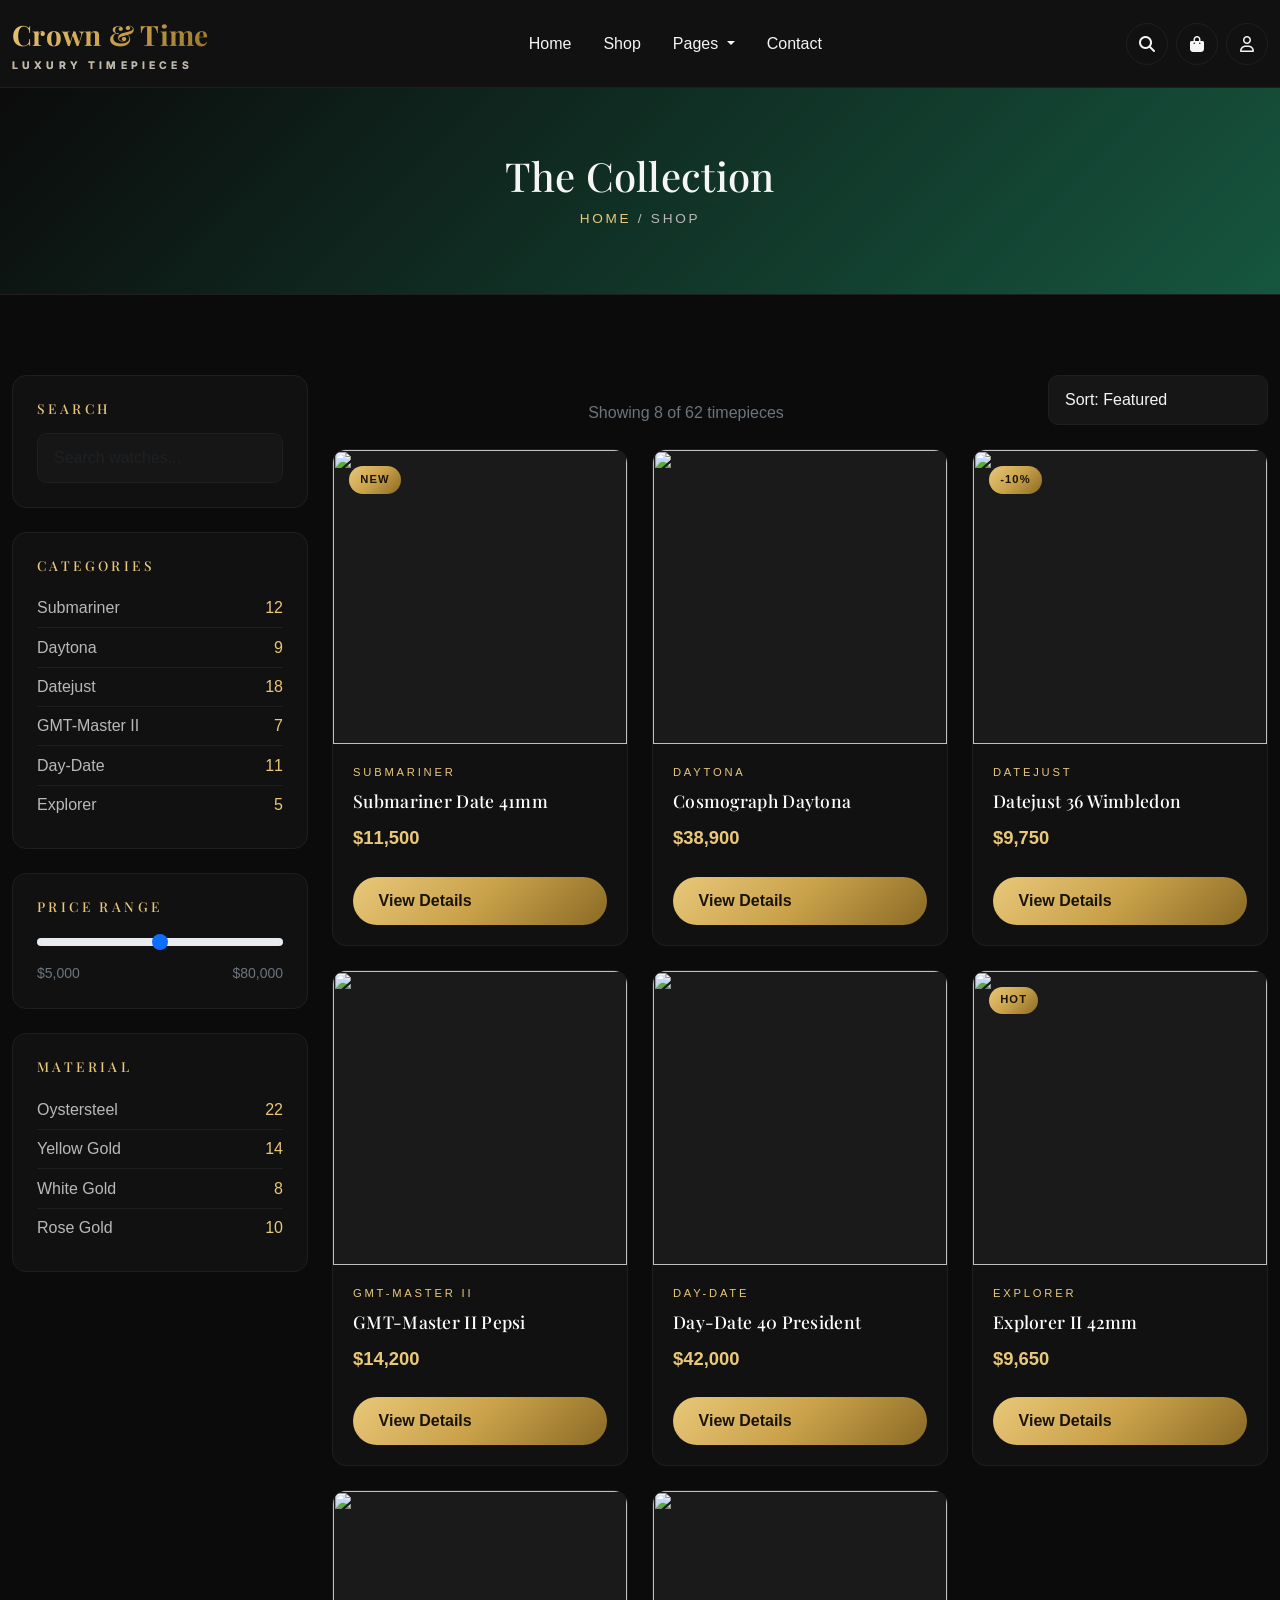
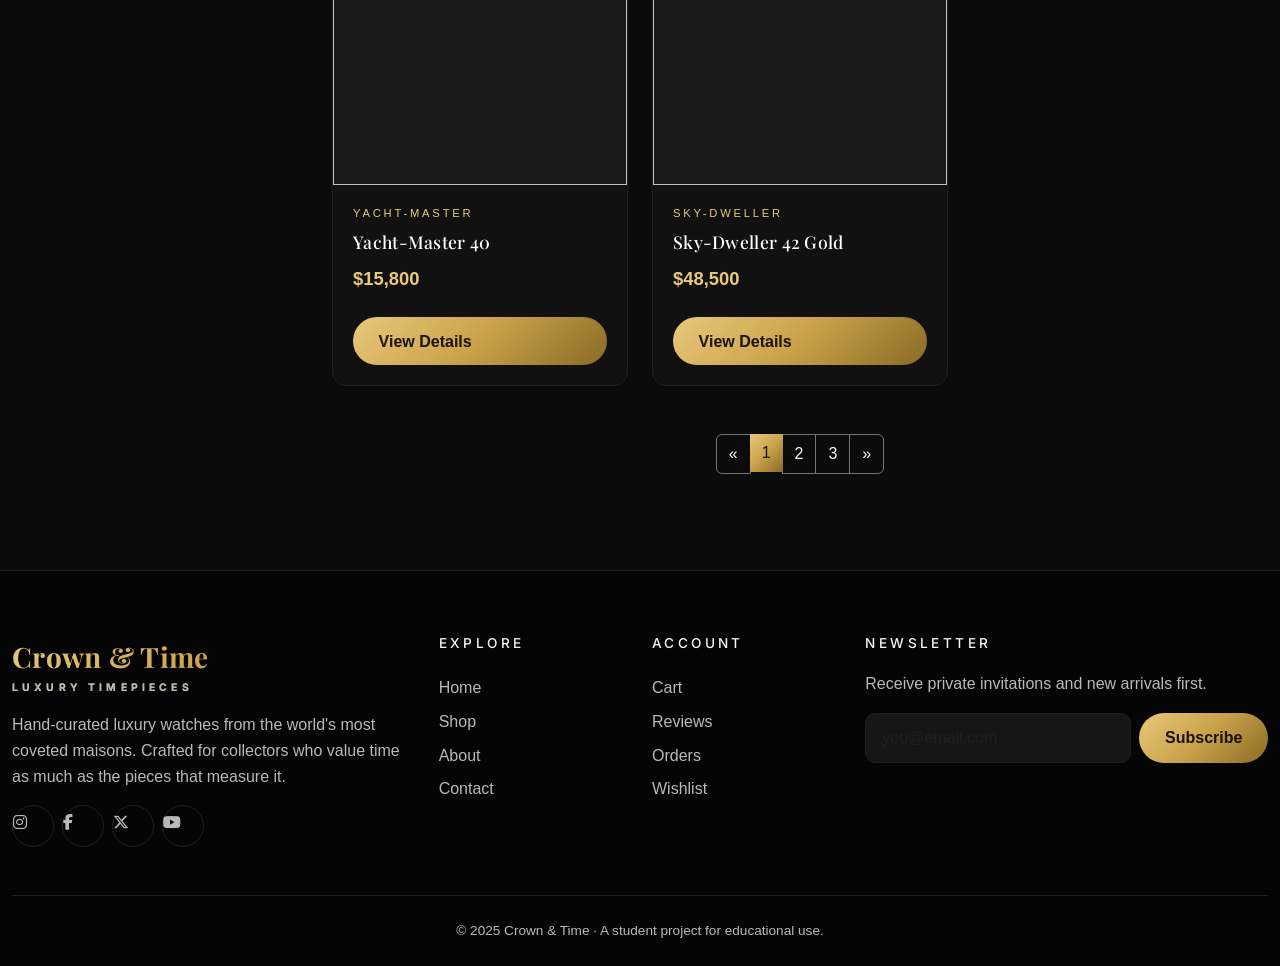
==== shop.html @ 3b33035d "Initial commit" ====
<!DOCTYPE html>
<html lang="en">
<head><meta charset="UTF-8">
<meta name="viewport" content="width=device-width, initial-scale=1.0">
<title>Crown & Time — Luxury Watches</title>
<link href="https://cdn.jsdelivr.net/npm/bootstrap@5.3.3/dist/css/bootstrap.min.css" rel="stylesheet">
<link href="https://cdnjs.cloudflare.com/ajax/libs/font-awesome/6.5.1/css/all.min.css" rel="stylesheet">
<link href="https://fonts.googleapis.com/css2?family=Playfair+Display:wght@500;700&family=Inter:wght@300;400;500;600;700&display=swap" rel="stylesheet">
<link href="style.css" rel="stylesheet">
</head>
<body>
<!-- HEADER  -->
 <header class="site-header">
  <nav class="navbar navbar-expand-lg">
    <div class="container-xxl">
      <a class="navbar-brand brand" href="index.html">Crown &amp; Time<small>LUXURY TIMEPIECES</small></a>
      <button class="navbar-toggler text-light border-0" type="button" data-bs-toggle="collapse" data-bs-target="#mainNav">
        <i class="fa-solid fa-bars text-gold fs-4"></i>
      </button>
      <div class="collapse navbar-collapse" id="mainNav">
        <ul class="navbar-nav mx-auto">
    <li class="nav-item">
        <a class="nav-link" href="index.html">Home</a>
    </li>

    <li class="nav-item">
        <a class="nav-link" href="shop.html">Shop</a>
    </li>


    <li class="nav-item dropdown">
        <a class="nav-link dropdown-toggle" href="#" role="button" data-bs-toggle="dropdown">
            Pages
        </a>

        <ul class="dropdown-menu">
            <li><a class="dropdown-item" href="about.html">About</a></li>
            <li><a class="dropdown-item" href="cart.html">Cart</a></li>
            <li><a class="dropdown-item" href="testimonial.html">Testimonial</a></li>
            <li><a class="dropdown-item" href="404.html">404 Page</a></li>
        </ul>
    </li>
    
    <li class="nav-item">
        <a class="nav-link" href="contact.html">Contact</a>
    </li>
</ul>
        <div class="d-flex gap-2">
          <a href="#" class="icon-btn"><i class="fa-solid fa-magnifying-glass"></i></a>
          <a href="cart.html" class="icon-btn"><i class="fa-solid fa-bag-shopping"></i></a>
          <a href="#" class="icon-btn"><i class="fa-regular fa-user"></i></a>
        </div>
      </div>
    </div>
  </nav>
</header>

<section class="page-banner">
  <div class="container-xxl">
    <h1>The Collection</h1>
    <div class="crumbs mt-2"><a href="index.html">Home</a> / Shop</div>
  </div>
</section>

<section class="section">
  <div class="container-xxl">
    <div class="row g-4">

      <!-- Sidebar -->
      <aside class="col-lg-3">
        <div class="filter-card">
          <h5>Search</h5>
          <input type="text" class="form-control" placeholder="Search watches...">
        </div>
        <div class="filter-card">
          <h5>Categories</h5>
          <ul>
            <li><a href="#">Submariner</a><span class="text-gold">12</span></li>
            <li><a href="#">Daytona</a><span class="text-gold">9</span></li>
            <li><a href="#">Datejust</a><span class="text-gold">18</span></li>
            <li><a href="#">GMT-Master II</a><span class="text-gold">7</span></li>
            <li><a href="#">Day-Date</a><span class="text-gold">11</span></li>
            <li><a href="#">Explorer</a><span class="text-gold">5</span></li>
          </ul>
        </div>
        <div class="filter-card">
          <h5>Price Range</h5>
          <input type="range" class="form-range" min="5000" max="80000">
          <div class="d-flex justify-content-between text-secondary small"><span>$5,000</span><span>$80,000</span></div>
        </div>
        <div class="filter-card">
          <h5>Material</h5>
          <ul>
            <li><a href="#">Oystersteel</a><span class="text-gold">22</span></li>
            <li><a href="#">Yellow Gold</a><span class="text-gold">14</span></li>
            <li><a href="#">White Gold</a><span class="text-gold">8</span></li>
            <li><a href="#">Rose Gold</a><span class="text-gold">10</span></li>
          </ul>
        </div>
      </aside>

      <!-- Products -->
      <div class="col-lg-9">
        <div class="d-flex justify-content-between align-items-center mb-4 flex-wrap gap-2">
          <p class="mb-0 text-secondary">Showing 8 of 62 timepieces</p>
          <select class="form-select" style="max-width:220px">
            <option>Sort: Featured</option><option>Price: Low to High</option>
            <option>Price: High to Low</option><option>Newest</option>
          </select>
        </div>

        <div class="row g-4">
          <!-- 8 product cards -->
          <!-- duplicate this block, change content -->
          <div class="col-md-6 col-xl-4">
            <article class="product">
              <a href="shop-detail.html" class="thumb"><span class="badge-gold">NEW</span><img src="https://images.unsplash.com/photo-1587836374828-4dbafa94cf0e?w=600" alt=""></a>
              <div class="body">
                <span class="cat">Submariner</span>
                <h3 class="title">Submariner Date 41mm</h3>
                <div class="price">$11,500</div>
                <div class="actions"><a href="shop-detail.html" class="btn-gold w-100">View Details</a></div>
              </div>
            </article>
          </div>
          <div class="col-md-6 col-xl-4">
            <article class="product">
              <a href="shop-detail.html" class="thumb"><img src="https://images.unsplash.com/photo-1547996160-81dfa63595aa?w=600" alt=""></a>
              <div class="body"><span class="cat">Daytona</span><h3 class="title">Cosmograph Daytona</h3><div class="price">$38,900</div><div class="actions"><a href="shop-detail.html" class="btn-gold w-100">View Details</a></div></div>
            </article>
          </div>
          <div class="col-md-6 col-xl-4">
            <article class="product">
              <a href="shop-detail.html" class="thumb"><span class="badge-gold">-10%</span><img src="https://images.unsplash.com/photo-1622434641406-a158123450f9?w=600" alt=""></a>
              <div class="body"><span class="cat">Datejust</span><h3 class="title">Datejust 36 Wimbledon</h3><div class="price">$9,750</div><div class="actions"><a href="shop-detail.html" class="btn-gold w-100">View Details</a></div></div>
            </article>
          </div>
          <div class="col-md-6 col-xl-4">
            <article class="product">
              <a href="shop-detail.html" class="thumb"><img src="https://images.unsplash.com/photo-1542496658-e33a6d0d50f6?w=600" alt=""></a>
              <div class="body"><span class="cat">GMT-Master II</span><h3 class="title">GMT-Master II Pepsi</h3><div class="price">$14,200</div><div class="actions"><a href="shop-detail.html" class="btn-gold w-100">View Details</a></div></div>
            </article>
          </div>
          <div class="col-md-6 col-xl-4">
            <article class="product">
              <a href="shop-detail.html" class="thumb"><img src="https://images.unsplash.com/photo-1509048191080-d2984bad6ae5?w=600" alt=""></a>
              <div class="body"><span class="cat">Day-Date</span><h3 class="title">Day-Date 40 President</h3><div class="price">$42,000</div><div class="actions"><a href="shop-detail.html" class="btn-gold w-100">View Details</a></div></div>
            </article>
          </div>
          <div class="col-md-6 col-xl-4">
            <article class="product">
              <a href="shop-detail.html" class="thumb"><span class="badge-gold">HOT</span><img src="https://images.unsplash.com/photo-1606293459381-c70180c0eaa3?w=600" alt=""></a>
              <div class="body"><span class="cat">Explorer</span><h3 class="title">Explorer II 42mm</h3><div class="price">$9,650</div><div class="actions"><a href="shop-detail.html" class="btn-gold w-100">View Details</a></div></div>
            </article>
          </div>
          <div class="col-md-6 col-xl-4">
            <article class="product">
              <a href="shop-detail.html" class="thumb"><img src="https://images.unsplash.com/photo-1524805444758-089113d48a6d?w=600" alt=""></a>
              <div class="body"><span class="cat">Yacht-Master</span><h3 class="title">Yacht-Master 40</h3><div class="price">$15,800</div><div class="actions"><a href="shop-detail.html" class="btn-gold w-100">View Details</a></div></div>
            </article>
          </div>
          <div class="col-md-6 col-xl-4">
            <article class="product">
              <a href="shop-detail.html" class="thumb"><img src="https://images.unsplash.com/photo-1548171915-e79a380a2a4b?w=600" alt=""></a>
              <div class="body"><span class="cat">Sky-Dweller</span><h3 class="title">Sky-Dweller 42 Gold</h3><div class="price">$48,500</div><div class="actions"><a href="shop-detail.html" class="btn-gold w-100">View Details</a></div></div>
            </article>
          </div>
        </div>

        <nav class="mt-5 d-flex justify-content-center">
          <ul class="pagination">
            <li class="page-item"><a class="page-link bg-transparent text-light border-secondary" href="#">«</a></li>
            <li class="page-item active"><a class="page-link" style="background:var(--grad-gold);color:#1a1308;border:0" href="#">1</a></li>
            <li class="page-item"><a class="page-link bg-transparent text-light border-secondary" href="#">2</a></li>
            <li class="page-item"><a class="page-link bg-transparent text-light border-secondary" href="#">3</a></li>
            <li class="page-item"><a class="page-link bg-transparent text-light border-secondary" href="#">»</a></li>
          </ul>
        </nav>
      </div>
    </div>
  </div>
</section>

<!-- FOOTER -->
 <footer class="site-footer">
  <div class="container-xxl">
    <div class="row g-4">
      <div class="col-lg-4">
        <div class="brand mb-3">Crown &amp; Time<small>LUXURY TIMEPIECES</small></div>
        <p>Hand-curated luxury watches from the world's most coveted maisons. Crafted for collectors who value time as much as the pieces that measure it.</p>
        <div class="d-flex gap-2 mt-3">
          <a href="#" class="icon-btn"><i class="fa-brands fa-instagram"></i></a>
          <a href="#" class="icon-btn"><i class="fa-brands fa-facebook-f"></i></a>
          <a href="#" class="icon-btn"><i class="fa-brands fa-x-twitter"></i></a>
          <a href="#" class="icon-btn"><i class="fa-brands fa-youtube"></i></a>
        </div>
      </div>
      <div class="col-6 col-lg-2">
        <h5>Explore</h5>
        <a href="index.html">Home</a><a href="shop.html">Shop</a>
        <a href="about.html">About</a><a href="contact.html">Contact</a>
      </div>
      <div class="col-6 col-lg-2">
        <h5>Account</h5>
        <a href="cart.html">Cart</a><a href="testimonial.html">Reviews</a>
        <a href="#">Orders</a><a href="#">Wishlist</a>
      </div>
      <div class="col-lg-4">
        <h5>Newsletter</h5>
        <p>Receive private invitations and new arrivals first.</p>
        <form class="d-flex gap-2">
          <input type="email" class="form-control" placeholder="you@email.com">
          <button class="btn-gold" type="submit">Subscribe</button>
        </form>
      </div>
    </div>
    <div class="footer-bottom">© 2025 Crown &amp; Time · A student project for educational use.</div>
  </div>
</footer>

<script src="https://cdn.jsdelivr.net/npm/bootstrap@5.3.3/dist/js/bootstrap.bundle.min.js"></script>

</body></html>
---- style.css ----
:root {
  --bg: #0b0b0b;
  --bg-2: #111111;
  --ink: #f5f5f5;
  --muted: #b9b9b9;
  --line: #1f1f1f;
  --gold: #c9a14a;
  --gold-2: #e9c87a;
  --green: #0f3d2e;
  --green-2: #16563f;
  --white: #ffffff;
  --grad-gold: linear-gradient(135deg, #e9c87a 0%, #c9a14a 50%, #8a6a25 100%);
  --grad-dark: linear-gradient(135deg, #0b0b0b 0%, #16563f 100%);
  --shadow: 0 10px 30px rgba(0, 0, 0, 0.35);
  --radius: 14px;
}
* {
  box-sizing: border-box;
}
html,
body {
  background: var(--bg);
  color: var(--ink);
  font-family: "Inter", system-ui, sans-serif;
  line-height: 1.6;
}
h1,
h2,
h3,
h4,
h5,
.brand {
  font-family: "Playfair Display", Georgia, serif;
  letter-spacing: 0.3px;
}
a {
  color: var(--ink);
  text-decoration: none;
}
a:hover {
  color: var(--gold-2);
}
.container-xxl {
  max-width: 1280px;
}

/* Top bar */
.topbar {
  background: #000;
  color: var(--muted);
  font-size: 0.85rem;
  padding: 0.55rem 0;
  border-bottom: 1px solid var(--line);
}
.topbar a {
  color: var(--muted);
}
.topbar a:hover {
  color: var(--gold-2);
}

/* Header */
.site-header {
  background: var(--bg-2);
  border-bottom: 1px solid var(--line);
  position: sticky;
  top: 0;
  z-index: 1020;
}
.brand {
  font-size: 1.75rem;
  font-weight: 700;
  background: var(--grad-gold);
  -webkit-background-clip: text;
  background-clip: text;
  color: transparent;
}
.brand small {
  display: block;
  font-size: 0.65rem;
  letter-spacing: 0.4em;
  color: var(--muted);
  font-family: "Inter", sans-serif;
}
.nav-link {
  color: var(--ink) !important;
  font-weight: 500;
  padding: 0.75rem 1rem !important;
  position: relative;
}
.nav-link.active,
.nav-link:hover {
  color: var(--gold-2) !important;
}
.nav-link.active::after {
  content: "";
  position: absolute;
  left: 1rem;
  right: 1rem;
  bottom: 0.35rem;
  height: 2px;
  background: var(--grad-gold);
}
.icon-btn {
  width: 42px;
  height: 42px;
  display: inline-flex;
  align-items: center;
  justify-content: center;
  border: 1px solid var(--line);
  border-radius: 999px;
  color: var(--ink);
  background: transparent;
  transition: 0.2s;
}
.icon-btn:hover {
  border-color: var(--gold);
  color: var(--gold-2);
}

/* Buttons */
.btn-gold {
  background: var(--grad-gold);
  color: #1a1308;
  font-weight: 600;
  border: 0;
  border-radius: 999px;
  padding: 0.7rem 1.6rem;
  transition: 0.25s;
}
.btn-gold:hover {
  transform: translateY(-1px);
  box-shadow: 0 8px 20px rgba(201, 161, 74, 0.35);
  color: #000;
}
.btn-ghost {
  background: transparent;
  color: var(--ink);
  border: 1px solid var(--line);
  border-radius: 999px;
  padding: 0.7rem 1.6rem;
}
.btn-ghost:hover {
  border-color: var(--gold);
  color: var(--gold-2);
}
.btn-green {
  background: linear-gradient(135deg, #16563f, #0f3d2e);
  color: #fff;
  border: 0;
  border-radius: 999px;
  padding: 0.7rem 1.6rem;
}

/* Hero */
.hero {
  background: var(--grad-dark);
  border-bottom: 1px solid var(--line);
  padding: 6rem 0;
  position: relative;
  overflow: hidden;
}
.hero::before {
  content: "";
  position: absolute;
  inset: 0;
  background: radial-gradient(
    600px 300px at 80% 20%,
    rgba(201, 161, 74, 0.18),
    transparent 60%
  );
}
.hero h1 {
  font-size: clamp(2.2rem, 5vw, 4rem);
  line-height: 1.05;
}
.hero .gold {
  background: var(--grad-gold);
  -webkit-background-clip: text;
  background-clip: text;
  color: transparent;
}

/* Section */
.feature-box{
    background:#16563f;
    color:white;
    height:200px;
    border-radius:10px;
    padding:20px;
}

.section {
  padding: 5rem 0;
}
.section-title {
  margin-bottom: 2.5rem;
}
.section-title .eyebrow {
  color: var(--gold-2);
  letter-spacing: 0.3em;
  font-size: 0.75rem;
  text-transform: uppercase;
}

/* Product card */
.product {
  background: var(--bg-2);
  border: 1px solid var(--line);
  border-radius: var(--radius);
  overflow: hidden;
  transition: 0.3s;
  height: 100%;
  display: flex;
  flex-direction: column;
}
.product:hover {
  transform: translateY(-4px);
  border-color: var(--gold);
  box-shadow: var(--shadow);
}
.product .thumb {
  aspect-ratio: 1/1;
  background: #1a1a1a;
  display: flex;
  align-items: center;
  justify-content: center;
  overflow: hidden;
  position: relative;
}
.product .thumb img {
  width: 100%;
  height: 100%;
  object-fit: cover;
  transition: 0.5s;
}
.product:hover .thumb img {
  transform: scale(1.05);
}
.product .badge-gold {
  position: absolute;
  top: 1rem;
  left: 1rem;
  background: var(--grad-gold);
  color: #1a1308;
  font-size: 0.7rem;
  font-weight: 700;
  padding: 0.3rem 0.7rem;
  border-radius: 999px;
  letter-spacing: 0.1em;
}
.product .body {
  padding: 1.25rem;
  flex: 1;
  display: flex;
  flex-direction: column;
  gap: 0.5rem;
}
.product .cat {
  font-size: 0.7rem;
  color: var(--gold-2);
  letter-spacing: 0.25em;
  text-transform: uppercase;
}
.product .title {
  font-size: 1.1rem;
  margin: 0;
  color: #fff;
}
.product .price {
  color: var(--gold-2);
  font-weight: 700;
  font-size: 1.15rem;
  margin-top: 0.25rem;
}
.product .actions {
  display: flex;
  gap: 0.5rem;
  margin-top: auto;
  padding-top: 1rem;
}

/* Sidebar filter */
.filter-card {
  background: var(--bg-2);
  border: 1px solid var(--line);
  border-radius: var(--radius);
  padding: 1.5rem;
  margin-bottom: 1.5rem;
}
.filter-card h5 {
  color: var(--gold-2);
  font-size: 0.85rem;
  letter-spacing: 0.25em;
  text-transform: uppercase;
  margin-bottom: 1rem;
}
.filter-card ul {
  list-style: none;
  padding: 0;
  margin: 0;
}
.filter-card li {
  padding: 0.4rem 0;
  border-bottom: 1px solid var(--line);
  display: flex;
  justify-content: space-between;
}
.filter-card li:last-child {
  border-bottom: 0;
}
.filter-card a {
  color: var(--muted);
}
.filter-card a:hover {
  color: var(--gold-2);
}

/* Form */
.form-control,
.form-select {
  background: #161616;
  border: 1px solid var(--line);
  color: var(--ink);
  border-radius: 10px;
  padding: 0.75rem 1rem;
}
.form-control:focus,
.form-select:focus {
  background: #1a1a1a;
  border-color: var(--gold);
  box-shadow: 0 0 0 0.15rem rgba(201, 161, 74, 0.18);
  color: var(--ink);
}

/* Table */
.table-dark-lux {
  background: var(--bg-2);
  border: 1px solid var(--line);
  border-radius: var(--radius);
  overflow: hidden;
  width: 100%;
}
.table-dark-lux th,
.table-dark-lux td {
  padding: 1rem;
  border-bottom: 1px solid var(--line);
  vertical-align: middle;
}
.table-dark-lux th {
  color: var(--gold-2);
  text-transform: uppercase;
  font-size: 0.75rem;
  letter-spacing: 0.2em;
}

/* Testimonial */
.quote {
  background: var(--bg-2);
  border: 1px solid var(--line);
  border-left: 3px solid var(--gold);
  border-radius: var(--radius);
  padding: 2rem;
  height: 100%;
}
.quote .who {
  display: flex;
  align-items: center;
  gap: 0.85rem;
  margin-top: 1.25rem;
}
.quote .avatar {
  width: 48px;
  height: 48px;
  border-radius: 999px;
  background: var(--grad-gold);
  display: inline-flex;
  align-items: center;
  justify-content: center;
  color: #1a1308;
  font-weight: 700;
}

.watch-card{
    position: relative;
    border-radius: 18px;
    overflow: hidden;
    height: 300px;
}

.watch-card img{
    width: 100%;
    height: 100%;
    object-fit: cover;
    transition: 0.4s;
}

/* zoom effect */
.watch-card:hover img{
    transform: scale(1.05);
}

.overlay{
    position: absolute;
    bottom: 20px;
    left: 20px;
    padding: 15px 20px;
    border-radius: 12px;
    color: white;
    font-weight: bold;
}

.overlay h5{
    margin: 0;
    font-size: 16px;
}

.overlay h3{
    margin-top: 5px;
    font-size: 20px;
}

/* colors */
.green{ background:#16563f; }   /* Rolex green */
.dark{ background:#2f3e46; }
.gold{ background:#d4af37; }

.product-card{
    background: var(--bg-2);
    border: 1px solid var(--line);
    border-radius: var(--radius);
    padding: 25px;
    box-shadow: var(--shadow);
    transition: .4s;
}

.product-card:hover{
    transform: translateY(-8px);
    border-color: var(--gold);
}

.product-card img{
    width:150px;
    height:150px;
    object-fit:cover;
    border-radius:50%;
    border:4px solid var(--gold);
    transition:.4s;
}

.product-card:hover img{
    transform:scale(1.08);
}

.product-card h4{
    color:var(--white);
    font-size:24px;
    font-weight:600;
    margin-bottom:10px;
}

.product-card h3{
    color:var(--gold-2);
    font-size:30px;
    font-weight:700;
    margin:15px 0;
}

.stars{
    color:var(--gold);
    font-size:18px;
    letter-spacing:2px;
}

.product-card button{
    background:var(--green);
    color:var(--white);
    border: #8a6a25 !important;
    border-radius:50px;
    padding:10px 25px;
    transition:.3s;
}

.product-card button:hover{
    background:var(--gold);
    color:var(--bg);
}

.product-card{
    background: var(--grad-dark);
    border:1px solid var(--gold);
    border-radius:20px;
    padding:25px;
    box-shadow:var(--shadow);
    transition:.4s;
}

.product-card:hover{
    transform:translateY(-10px);
    border-color:var(--gold-2);
    box-shadow:0 15px 40px rgba(201,161,74,.3);
}

section h2{
    color:var(--white);
    font-weight:700;
}

section p{
    color:var(--muted);
    max-width:650px;
    margin:auto;
}
.bestseller-section{
    background: var(--bg);
}

.bestseller-section h2{
    color:var(--white);
}

.bestseller-section p{
    color:var(--muted);
}

/* client */
body{
  font-family: sans-serif;
  
  margin:0;
}

.container{
  width:90%;
  max-width:1100px;
  margin:auto;
}

.testimonial-section{
  padding:80px 0;
}

/* Header */
.header{
  text-align:center;
  position:relative;
  margin-bottom:50px;
}

.subtitle{
  color:#6cc400;
  font-weight:600;
}

.header h2{
  font-size:40px;
  margin:10px 0;
  color:#2c3e50;
}

.arrows{
  position:absolute;
  right:0;
  top:20px;
  display:flex;
  gap:10px;
}

.arrow{
  width:50px;
  height:30px;
  border:1px solid orange;
  background:#2f3e46;
  border-radius:20px;
  cursor:pointer;
  font-size:18px;
  color:orange;
}

/* Cards */
.testimonials{
  display:flex;
  gap:30px;
}

.card{
  flex:1;
  background:#2f3e46;
  padding:25px;
  border-radius:12px;
  position:relative;
}

.text{
  color:#5f6c7b;
  line-height:1.6;
}

.line{
  height:2px;
  background:orange;
  margin:20px 0;
  width:100%;
}

.bottom{
  display:flex;
  align-items:center;
  gap:15px;
  position:relative;
}

.bottom img{
  width:60px;
  height:60px;
  border-radius:10px;
}

.info h4{
  margin:0;
  color:#2c3e50;
}

.info span{
  font-size:13px;
  color:#7a8a99;
}

.stars{
  color:#7cb518;
  margin-top:5px;
}

.quote{
  position:absolute;
  right:0;
  bottom:0;
  font-size:40px;
  color:orange;
  opacity:0.7;
 background:#2f3e46;
 border: none;
}

/* Footer */
.site-footer {
  background: #050505;
  border-top: 1px solid var(--line);
  padding: 4rem 0 1.5rem;
  color: var(--muted);
}
.site-footer h5 {
  color: var(--ink);
  font-family: "Inter", sans-serif;
  font-size: 0.85rem;
  letter-spacing: 0.25em;
  text-transform: uppercase;
  margin-bottom: 1.25rem;
}
.site-footer a {
  color: var(--muted);
  display: block;
  padding: 0.25rem 0;
}
.site-footer a:hover {
  color: var(--gold-2);
}
.footer-bottom {
  border-top: 1px solid var(--line);
  margin-top: 3rem;
  padding-top: 1.5rem;
  font-size: 0.85rem;
  text-align: center;
}

/* Page banner */
.page-banner {
  background: var(--grad-dark);
  padding: 4rem 0;
  border-bottom: 1px solid var(--line);
  text-align: center;
}
.page-banner h1 {
  margin: 0;
}
.page-banner .crumbs {
  color: var(--muted);
  font-size: 0.85rem;
  letter-spacing: 0.2em;
  text-transform: uppercase;
}
.page-banner .crumbs a {
  color: var(--gold-2);
}

/* 404 */
.error-wrap {
  min-height: 60vh;
  display: flex;
  align-items: center;
  justify-content: center;
  text-align: center;
}
.error-code {
  font-size: clamp(6rem, 18vw, 14rem);
  line-height: 1;
  background: var(--grad-gold);
  -webkit-background-clip: text;
  background-clip: text;
  color: transparent;
}

/* Utility */
.divider {
  height: 1px;
  background: var(--line);
  margin: 3rem 0;
}
.text-gold {
  color: var(--gold-2);
}
.bg-soft {
  background: var(--bg-2);
}
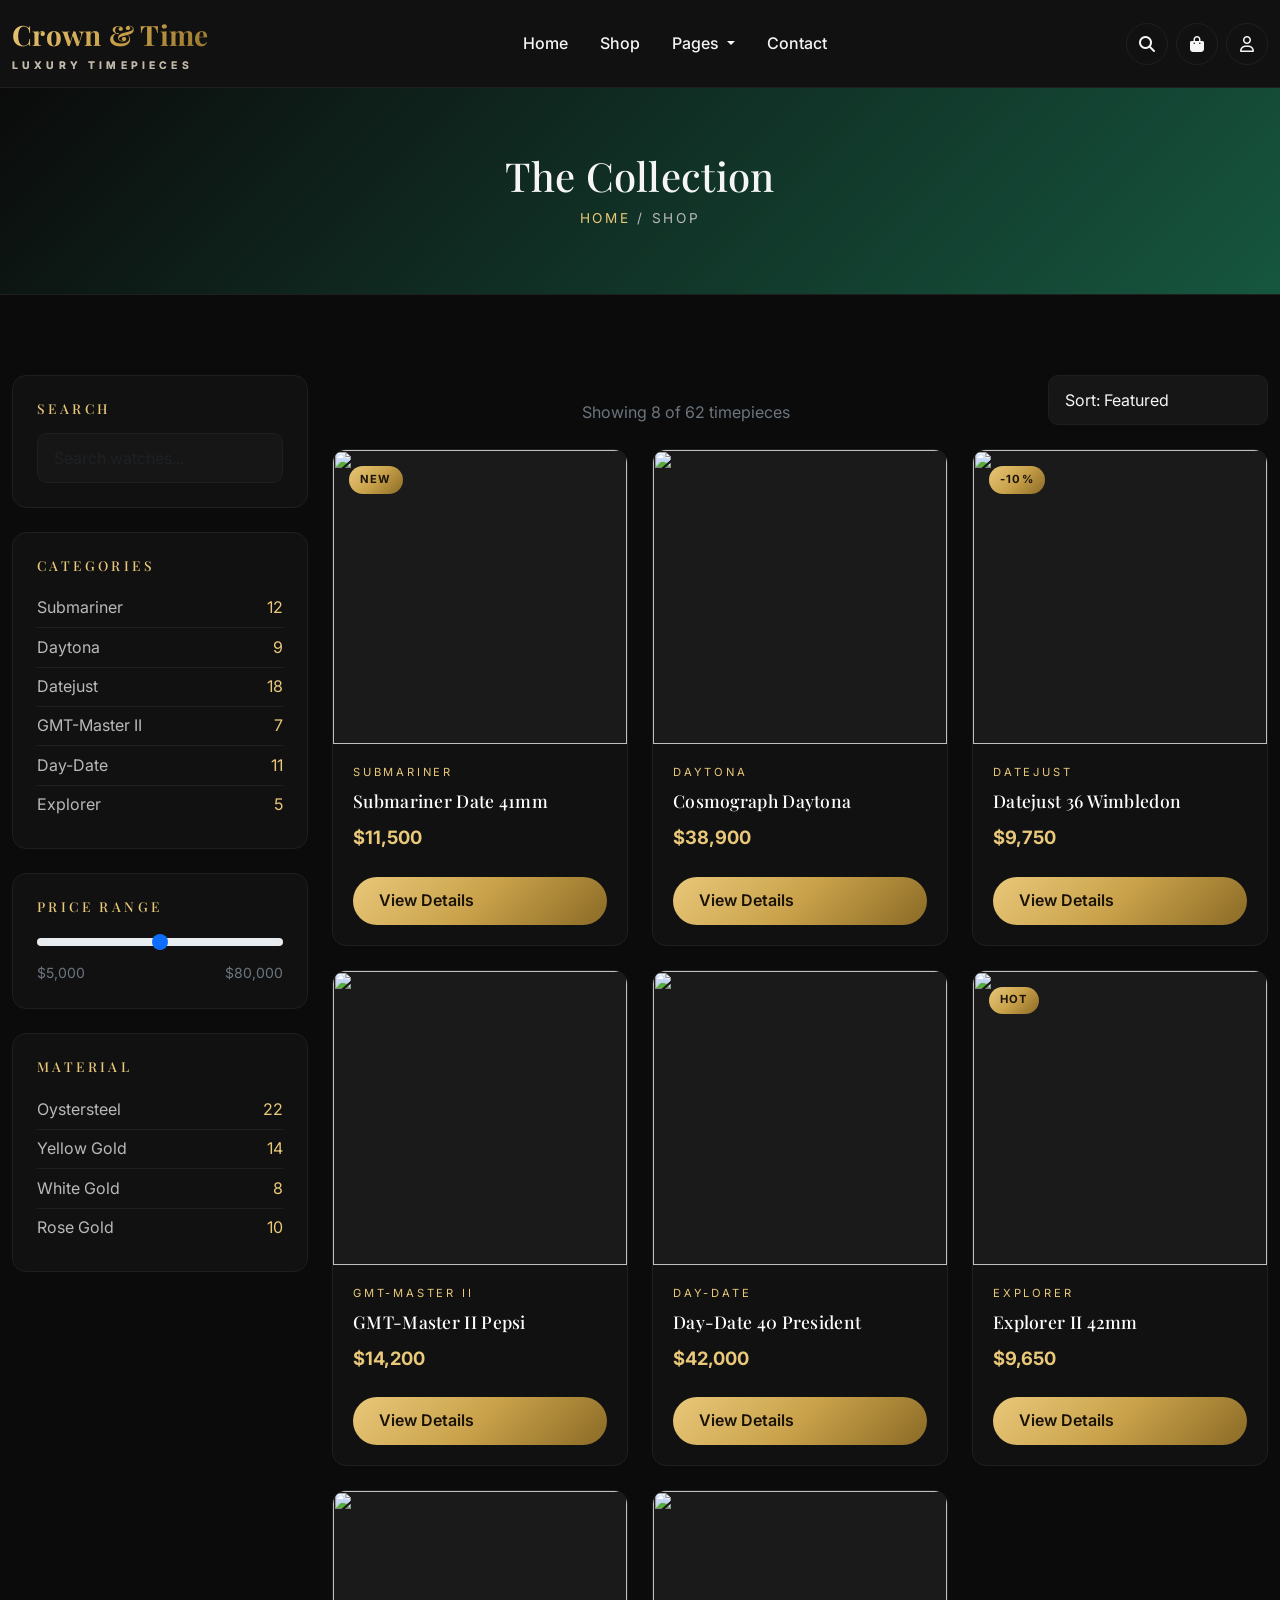
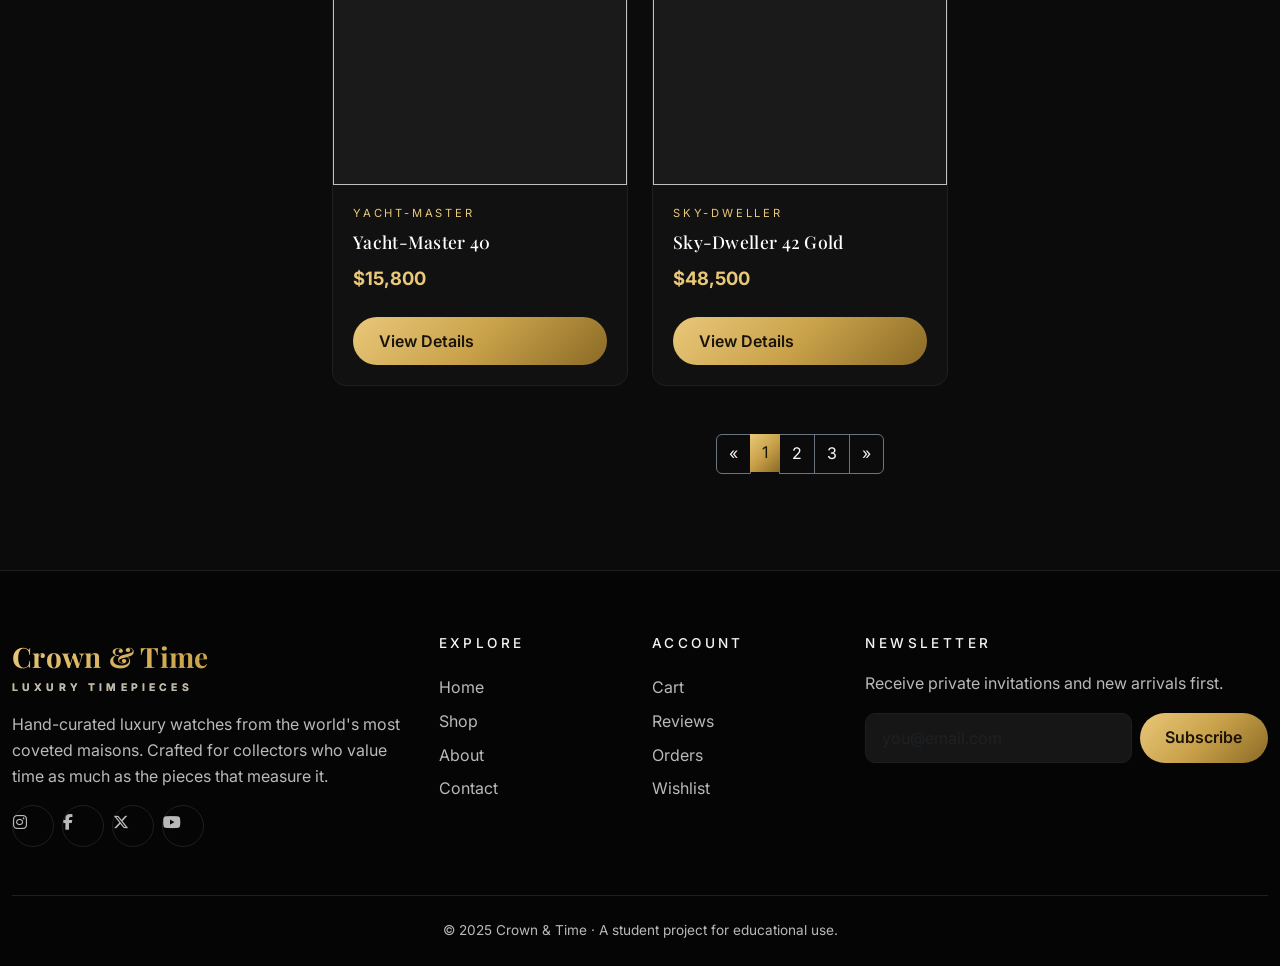
==== commit 1900bf0c: "edit shop links" ====
--- a/shop.html
+++ b/shop.html
@@ -119,50 +119,50 @@
                 <span class="cat">Submariner</span>
                 <h3 class="title">Submariner Date 41mm</h3>
                 <div class="price">$11,500</div>
-                <div class="actions"><a href="shop-detail.html" class="btn-gold w-100">View Details</a></div>
+                <div class="actions"><a href="shop-details.html" class="btn-gold w-100">View Details</a></div>
               </div>
             </article>
           </div>
           <div class="col-md-6 col-xl-4">
             <article class="product">
               <a href="shop-detail.html" class="thumb"><img src="https://images.unsplash.com/photo-1547996160-81dfa63595aa?w=600" alt=""></a>
-              <div class="body"><span class="cat">Daytona</span><h3 class="title">Cosmograph Daytona</h3><div class="price">$38,900</div><div class="actions"><a href="shop-detail.html" class="btn-gold w-100">View Details</a></div></div>
+              <div class="body"><span class="cat">Daytona</span><h3 class="title">Cosmograph Daytona</h3><div class="price">$38,900</div><div class="actions"><a href="shop-details.html" class="btn-gold w-100">View Details</a></div></div>
             </article>
           </div>
           <div class="col-md-6 col-xl-4">
             <article class="product">
               <a href="shop-detail.html" class="thumb"><span class="badge-gold">-10%</span><img src="https://images.unsplash.com/photo-1622434641406-a158123450f9?w=600" alt=""></a>
-              <div class="body"><span class="cat">Datejust</span><h3 class="title">Datejust 36 Wimbledon</h3><div class="price">$9,750</div><div class="actions"><a href="shop-detail.html" class="btn-gold w-100">View Details</a></div></div>
+              <div class="body"><span class="cat">Datejust</span><h3 class="title">Datejust 36 Wimbledon</h3><div class="price">$9,750</div><div class="actions"><a href="shop-details.html" class="btn-gold w-100">View Details</a></div></div>
             </article>
           </div>
           <div class="col-md-6 col-xl-4">
             <article class="product">
               <a href="shop-detail.html" class="thumb"><img src="https://images.unsplash.com/photo-1542496658-e33a6d0d50f6?w=600" alt=""></a>
-              <div class="body"><span class="cat">GMT-Master II</span><h3 class="title">GMT-Master II Pepsi</h3><div class="price">$14,200</div><div class="actions"><a href="shop-detail.html" class="btn-gold w-100">View Details</a></div></div>
+              <div class="body"><span class="cat">GMT-Master II</span><h3 class="title">GMT-Master II Pepsi</h3><div class="price">$14,200</div><div class="actions"><a href="shop-details.html" class="btn-gold w-100">View Details</a></div></div>
             </article>
           </div>
           <div class="col-md-6 col-xl-4">
             <article class="product">
               <a href="shop-detail.html" class="thumb"><img src="https://images.unsplash.com/photo-1509048191080-d2984bad6ae5?w=600" alt=""></a>
-              <div class="body"><span class="cat">Day-Date</span><h3 class="title">Day-Date 40 President</h3><div class="price">$42,000</div><div class="actions"><a href="shop-detail.html" class="btn-gold w-100">View Details</a></div></div>
+              <div class="body"><span class="cat">Day-Date</span><h3 class="title">Day-Date 40 President</h3><div class="price">$42,000</div><div class="actions"><a href="shop-details.html" class="btn-gold w-100">View Details</a></div></div>
             </article>
           </div>
           <div class="col-md-6 col-xl-4">
             <article class="product">
               <a href="shop-detail.html" class="thumb"><span class="badge-gold">HOT</span><img src="https://images.unsplash.com/photo-1606293459381-c70180c0eaa3?w=600" alt=""></a>
-              <div class="body"><span class="cat">Explorer</span><h3 class="title">Explorer II 42mm</h3><div class="price">$9,650</div><div class="actions"><a href="shop-detail.html" class="btn-gold w-100">View Details</a></div></div>
+              <div class="body"><span class="cat">Explorer</span><h3 class="title">Explorer II 42mm</h3><div class="price">$9,650</div><div class="actions"><a href="shop-details.html" class="btn-gold w-100">View Details</a></div></div>
             </article>
           </div>
           <div class="col-md-6 col-xl-4">
             <article class="product">
               <a href="shop-detail.html" class="thumb"><img src="https://images.unsplash.com/photo-1524805444758-089113d48a6d?w=600" alt=""></a>
-              <div class="body"><span class="cat">Yacht-Master</span><h3 class="title">Yacht-Master 40</h3><div class="price">$15,800</div><div class="actions"><a href="shop-detail.html" class="btn-gold w-100">View Details</a></div></div>
+              <div class="body"><span class="cat">Yacht-Master</span><h3 class="title">Yacht-Master 40</h3><div class="price">$15,800</div><div class="actions"><a href="shop-details.html" class="btn-gold w-100">View Details</a></div></div>
             </article>
           </div>
           <div class="col-md-6 col-xl-4">
             <article class="product">
               <a href="shop-detail.html" class="thumb"><img src="https://images.unsplash.com/photo-1548171915-e79a380a2a4b?w=600" alt=""></a>
-              <div class="body"><span class="cat">Sky-Dweller</span><h3 class="title">Sky-Dweller 42 Gold</h3><div class="price">$48,500</div><div class="actions"><a href="shop-detail.html" class="btn-gold w-100">View Details</a></div></div>
+              <div class="body"><span class="cat">Sky-Dweller</span><h3 class="title">Sky-Dweller 42 Gold</h3><div class="price">$48,500</div><div class="actions"><a href="shop-details.html" class="btn-gold w-100">View Details</a></div></div>
             </article>
           </div>
         </div>
--- a/style.css
+++ b/style.css
@@ -182,12 +182,12 @@
 }
 
 /* Section */
-.feature-box{
-    background:#16563f;
-    color:white;
-    height:200px;
-    border-radius:10px;
-    padding:20px;
+.feature-box {
+  background: #16563f;
+  color: white;
+  height: 200px;
+  border-radius: 10px;
+  padding: 20px;
 }
 
 .section {
@@ -381,267 +381,238 @@
   font-weight: 700;
 }
 
-.watch-card{
-    position: relative;
-    border-radius: 18px;
-    overflow: hidden;
-    height: 300px;
-}
-
-.watch-card img{
-    width: 100%;
-    height: 100%;
-    object-fit: cover;
-    transition: 0.4s;
+.watch-card {
+  position: relative;
+  border-radius: 18px;
+  overflow: hidden;
+  height: 300px;
+}
+
+.watch-card img {
+  width: 100%;
+  height: 100%;
+  object-fit: cover;
+  transition: 0.4s;
 }
 
 /* zoom effect */
-.watch-card:hover img{
-    transform: scale(1.05);
-}
-
-.overlay{
-    position: absolute;
-    bottom: 20px;
-    left: 20px;
-    padding: 15px 20px;
-    border-radius: 12px;
-    color: white;
-    font-weight: bold;
-}
-
-.overlay h5{
-    margin: 0;
-    font-size: 16px;
-}
-
-.overlay h3{
-    margin-top: 5px;
-    font-size: 20px;
+.watch-card:hover img {
+  transform: scale(1.05);
+}
+
+.overlay {
+  position: absolute;
+  bottom: 20px;
+  left: 20px;
+  padding: 15px 20px;
+  border-radius: 12px;
+  color: white;
+  font-weight: bold;
+}
+
+.overlay h5 {
+  margin: 0;
+  font-size: 16px;
+}
+
+.overlay h3 {
+  margin-top: 5px;
+  font-size: 20px;
 }
 
 /* colors */
-.green{ background:#16563f; }   /* Rolex green */
-.dark{ background:#2f3e46; }
-.gold{ background:#d4af37; }
-
-.product-card{
-    background: var(--bg-2);
-    border: 1px solid var(--line);
-    border-radius: var(--radius);
-    padding: 25px;
-    box-shadow: var(--shadow);
-    transition: .4s;
-}
-
-.product-card:hover{
-    transform: translateY(-8px);
-    border-color: var(--gold);
-}
-
-.product-card img{
-    width:150px;
-    height:150px;
-    object-fit:cover;
-    border-radius:50%;
-    border:4px solid var(--gold);
-    transition:.4s;
-}
-
-.product-card:hover img{
-    transform:scale(1.08);
-}
-
-.product-card h4{
-    color:var(--white);
-    font-size:24px;
-    font-weight:600;
-    margin-bottom:10px;
-}
-
-.product-card h3{
-    color:var(--gold-2);
-    font-size:30px;
-    font-weight:700;
-    margin:15px 0;
-}
-
-.stars{
-    color:var(--gold);
-    font-size:18px;
-    letter-spacing:2px;
-}
-
-.product-card button{
-    background:var(--green);
-    color:var(--white);
-    border: #8a6a25 !important;
-    border-radius:50px;
-    padding:10px 25px;
-    transition:.3s;
-}
-
-.product-card button:hover{
-    background:var(--gold);
-    color:var(--bg);
-}
-
-.product-card{
-    background: var(--grad-dark);
-    border:1px solid var(--gold);
-    border-radius:20px;
-    padding:25px;
-    box-shadow:var(--shadow);
-    transition:.4s;
-}
-
-.product-card:hover{
-    transform:translateY(-10px);
-    border-color:var(--gold-2);
-    box-shadow:0 15px 40px rgba(201,161,74,.3);
-}
-
-section h2{
-    color:var(--white);
-    font-weight:700;
-}
-
-section p{
-    color:var(--muted);
-    max-width:650px;
-    margin:auto;
-}
-.bestseller-section{
-    background: var(--bg);
-}
-
-.bestseller-section h2{
-    color:var(--white);
-}
-
-.bestseller-section p{
-    color:var(--muted);
+.green {
+  background: #16563f;
+} /* Rolex green */
+.dark {
+  background: #2f3e46;
+}
+.gold {
+  background: #d4af37;
+}
+
+.product-card {
+  background: var(--bg-2);
+  border: 1px solid var(--line);
+  border-radius: var(--radius);
+  padding: 25px;
+  box-shadow: var(--shadow);
+  transition: 0.4s;
+}
+
+.product-card:hover {
+  transform: translateY(-8px);
+  border-color: var(--gold);
+}
+
+.product-card img {
+  width: 150px;
+  height: 150px;
+  object-fit: cover;
+  border-radius: 50%;
+  border: 4px solid var(--gold);
+  transition: 0.4s;
+}
+
+.product-card:hover img {
+  transform: scale(1.08);
+}
+
+.product-card h4 {
+  color: var(--white);
+  font-size: 24px;
+  font-weight: 600;
+  margin-bottom: 10px;
+}
+
+.product-card h3 {
+  color: var(--gold-2);
+  font-size: 30px;
+  font-weight: 700;
+  margin: 15px 0;
+}
+
+.stars {
+  color: var(--gold);
+  font-size: 18px;
+  letter-spacing: 2px;
+}
+
+.product-card button {
+  background: var(--green);
+  color: var(--white);
+  border: #8a6a25 !important;
+  border-radius: 50px;
+  padding: 10px 25px;
+  transition: 0.3s;
+}
+
+.product-card button:hover {
+  background: var(--gold);
+  color: var(--bg);
+}
+
+.product-card {
+  background: var(--grad-dark);
+  border: 1px solid var(--gold);
+  border-radius: 20px;
+  padding: 25px;
+  box-shadow: var(--shadow);
+  transition: 0.4s;
+}
+
+.product-card:hover {
+  transform: translateY(-10px);
+  border-color: var(--gold-2);
+  box-shadow: 0 15px 40px rgba(201, 161, 74, 0.3);
+}
+
+section h2 {
+  color: var(--white);
+  font-weight: 700;
+}
+
+section p {
+  color: var(--muted);
+  max-width: 650px;
+  margin: auto;
+}
+.bestseller-section {
+  background: var(--bg);
+}
+
+.bestseller-section h2 {
+  color: var(--white);
+}
+
+.bestseller-section p {
+  color: var(--muted);
 }
 
 /* client */
-body{
-  font-family: sans-serif;
-  
-  margin:0;
-}
-
-.container{
-  width:90%;
-  max-width:1100px;
-  margin:auto;
-}
-
-.testimonial-section{
-  padding:80px 0;
-}
-
-/* Header */
-.header{
-  text-align:center;
-  position:relative;
-  margin-bottom:50px;
-}
-
-.subtitle{
-  color:#6cc400;
-  font-weight:600;
-}
-
-.header h2{
-  font-size:40px;
-  margin:10px 0;
-  color:#2c3e50;
-}
-
-.arrows{
-  position:absolute;
-  right:0;
-  top:20px;
-  display:flex;
-  gap:10px;
-}
-
-.arrow{
-  width:50px;
-  height:30px;
-  border:1px solid orange;
-  background:#2f3e46;
-  border-radius:20px;
-  cursor:pointer;
-  font-size:18px;
-  color:orange;
-}
-
-/* Cards */
-.testimonials{
-  display:flex;
-  gap:30px;
-}
-
-.card{
-  flex:1;
-  background:#2f3e46;
-  padding:25px;
-  border-radius:12px;
-  position:relative;
-}
-
-.text{
-  color:#5f6c7b;
-  line-height:1.6;
-}
-
-.line{
-  height:2px;
-  background:orange;
-  margin:20px 0;
-  width:100%;
-}
-
-.bottom{
-  display:flex;
-  align-items:center;
-  gap:15px;
-  position:relative;
-}
-
-.bottom img{
-  width:60px;
-  height:60px;
-  border-radius:10px;
-}
-
-.info h4{
-  margin:0;
-  color:#2c3e50;
-}
-
-.info span{
-  font-size:13px;
-  color:#7a8a99;
-}
-
-.stars{
-  color:#7cb518;
-  margin-top:5px;
-}
-
-.quote{
-  position:absolute;
-  right:0;
-  bottom:0;
-  font-size:40px;
-  color:orange;
-  opacity:0.7;
- background:#2f3e46;
- border: none;
-}
-
+.testimonial-section {
+  padding: 60px 0;
+}
+
+.card {
+  background: #2f3e46;
+  padding: 25px;
+  border-radius: 12px;
+  height: 100%;
+  position: relative;
+}
+
+.text {
+  color: #bfc8cf;
+  line-height: 1.6;
+}
+
+.line {
+  height: 2px;
+  background: orange;
+  margin: 20px 0;
+}
+
+.bottom {
+  display: flex;
+  align-items: center;
+  gap: 15px;
+  position: relative;
+}
+
+.bottom img {
+  width: 60px;
+  height: 60px;
+  border-radius: 10px;
+}
+
+.text-gold h4 {
+  margin: 0;
+  color: #fff;
+}
+
+.text-gold span {
+  font-size: 13px;
+  color: #7a8a99;
+}
+
+.stars {
+  color: gold;
+}
+
+.quote {
+  position: absolute;
+  right: 0;
+  bottom: 0;
+  background-color: #2f3e46;
+  border: none;
+  font-size: 40px;
+  color: orange;
+  opacity: 0.7;
+}
+
+.arrows {
+  display: flex;
+  gap: 10px;
+  margin-top: 10px;
+  margin-left: auto;
+}
+.header {
+  display: flex;
+  justify-content: space-between;
+  align-items: center;
+  flex-wrap: wrap;
+}
+
+.arrow {
+  background: #2f3e46;
+  color: #fff;
+  border: none;
+  padding: 8px 12px;
+  margin: 10px;
+  border-radius: 6px;
+  cursor: pointer;
+}
 /* Footer */
 .site-footer {
   background: #050505;
